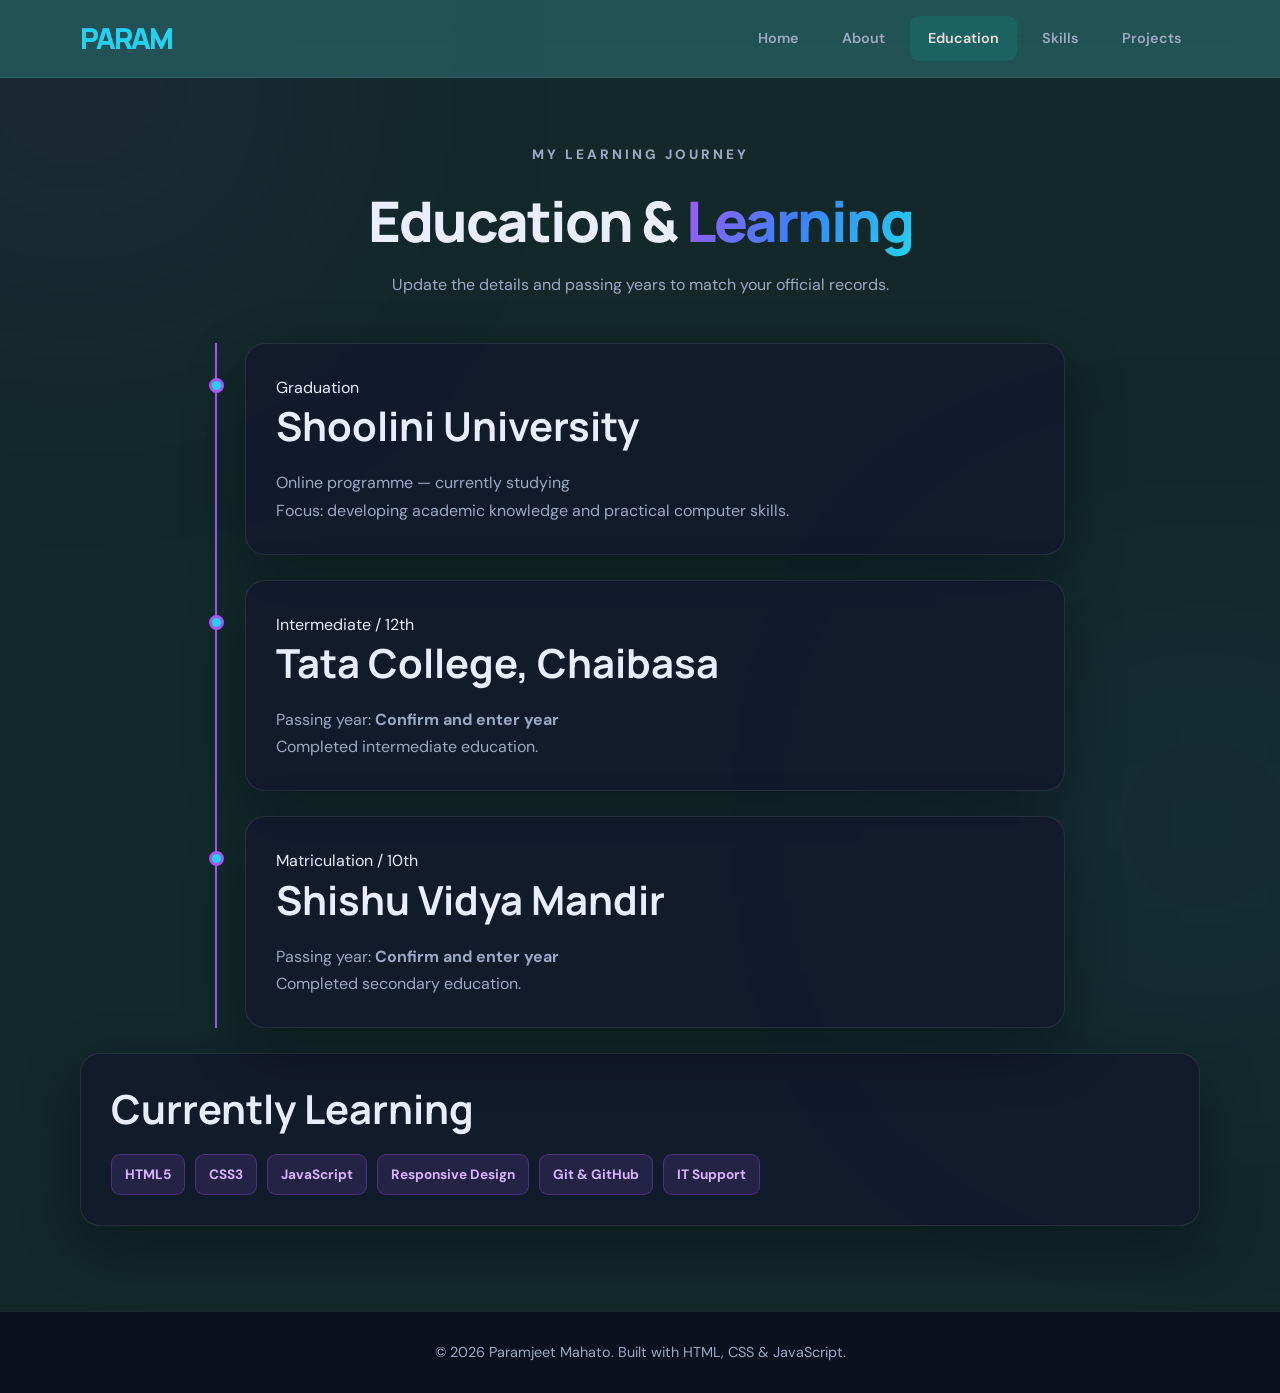
==== education.html @ 2ce36406 "add about" ====
<!DOCTYPE html>
<html lang="en">
<head>
  <meta charset="UTF-8"><meta name="viewport" content="width=device-width, initial-scale=1.0">
  <title>Education | Paramjeet Mahato</title><link rel="stylesheet" href="style.css"><script src="script.js" defer></script>
</head>
<body>
  <header class="site-header"><a class="logo" href="index.html"><span>PARAM</span></a><button class="menu-toggle" aria-label="Toggle navigation" aria-expanded="false">☰</button>
    <nav class="nav-links" aria-label="Main navigation"><a href="index.html">Home</a><a href="about.html">About</a><a class="active" href="education.html">Education</a><a href="skills.html">Skills</a><a href="projects.html">Projects</a></nav>
  </header>
  <main class="container page-content">
    <section class="page-title"><p class="eyebrow">MY LEARNING JOURNEY</p><h1>Education &amp; <span>Learning</span></h1><p>Update the details and passing years to match your official records.</p></section>
    <section class="timeline">
      <article class="timeline-item"><span class="timeline-dot"></span><div class="panel"><span class="tag">Graduation</span><h2>Shoolini University</h2><p class="muted">Online programme — currently studying</p><p>Focus: developing academic knowledge and practical computer skills.</p></div></article>
      <article class="timeline-item"><span class="timeline-dot"></span><div class="panel"><span class="tag">Intermediate / 12th</span><h2>Tata College, Chaibasa</h2><p class="muted">Passing year: <strong>Confirm and enter year</strong></p><p>Completed intermediate education.</p></div></article>
      <article class="timeline-item"><span class="timeline-dot"></span><div class="panel"><span class="tag">Matriculation / 10th</span><h2>Shishu Vidya Mandir</h2><p class="muted">Passing year: <strong>Confirm and enter year</strong></p><p>Completed secondary education.</p></div></article>
    </section>
    <section class="panel"><h2>Currently Learning</h2><div class="chips"><span>HTML5</span><span>CSS3</span><span>JavaScript</span><span>Responsive Design</span><span>Git &amp; GitHub</span><span>IT Support</span></div></section>
  </main>
  <footer class="site-footer"><p>© <span class="year"></span> Paramjeet Mahato. Built with HTML, CSS &amp; JavaScript.</p></footer>
</body>
</html>
---- style.css ----
/* =========================================
   PARAMJEET MAHATO
   PREMIUM DEVELOPER PORTFOLIO
========================================= */

@import url('https://fonts.googleapis.com/css2?family=DM+Sans:wght@400;500;600;700;800&family=Manrope:wght@400;500;600;700;800&display=swap');

:root {
    --bg: #122829;
    --bg2: #c2c5d1;
    --card: #e9ebf0;

    --white: #ffffff;
    --text: #e8edff;
    --muted: #9ca9c4;

    --purple: #a855f7;
    --blue: #3b82f6;
    --cyan: #22d3ee;
    --pink: #ec4899;

    --gradient: linear-gradient(
        120deg,
        #a855f7,
        #3b82f6,
        #22d3ee
    );

    --border: rgba(255,255,255,.09);
    --shadow: 0 20px 60px rgba(0,0,0,.3);
}

/* RESET */

* {
    margin: 0;
    padding: 0;
    box-sizing: border-box;
}

html {
    scroll-behavior: smooth;
    scroll-padding-top: 90px;
}

body {
    background: var(--bg);
    color: var(--text);
    font-family: 'DM Sans', sans-serif;
    line-height: 1.7;
    overflow-x: hidden;
}

img {
    max-width: 100%;
    display: block;
}

a {
    text-decoration: none;
    color: inherit;
}

button {
    font: inherit;
}

.container {
    width: min(1120px, calc(100% - 48px));
    margin-inline: auto;
}

/* BACKGROUND EFFECT */

body::before {
    content: "";
    position: fixed;
    width: 350px;
    height: 350px;
    background: var(--purple);
    filter: blur(150px);
    opacity: .13;
    top: -100px;
    left: -100px;
    pointer-events: none;
    z-index: -1;
}

body::after {
    content: "";
    position: fixed;
    width: 350px;
    height: 350px;
    background: var(--blue);
    filter: blur(150px);
    opacity: .12;
    right: -100px;
    bottom: -100px;
    pointer-events: none;
    z-index: -1;
}

/* HEADINGS */

h1, h2, h3 {
    font-family: 'Manrope', sans-serif;
    line-height: 1.25;
}

h1 {
    font-size: clamp(2.5rem, 7vw, 4.7rem);
    font-weight: 800;
    letter-spacing: -2px;
}

h2 {
    font-size: clamp(1.7rem, 4vw, 2.5rem);
}

h3 {
    font-size: 1.2rem;
}

/* HEADER */

.site-header {
    min-height: 78px;
    display: flex;
    align-items: center;
    justify-content: space-between;

    padding-inline: max(24px, calc((100% - 1120px)/2));

    position: sticky;
    top: 0;
    z-index: 999;

    background: rgba(36, 88, 90, 0.88);
    backdrop-filter: blur(20px);

    border-bottom: 1px solid var(--border);
}

.logo {
    font-family: 'Manrope', sans-serif;
    font-size: 1.8rem;
    font-weight: 800;
    letter-spacing: -2px;

    background: var(--gradient);
    background-clip: text;
    -webkit-background-clip: text;
    color: transparent;
}

.logo span {
    color: var(--cyan);
}

/* NAVIGATION */

.nav-links {
    display: flex;
    align-items: end;
    gap: 7px;
}

.nav-links a {
    color: var(--muted);
    font-size: .9rem;
    font-weight: 600;

    padding: 10px 18px;
    border-radius: 9px;

    transition: var(--text) ;
}

.nav-links a:hover,
.nav-links a.active {
    color: rgb(236, 221, 221);
    background: rgba(15, 187, 178, 0.15);
}

/* MOBILE MENU BUTTON */

.menu-toggle {
    display: none;
    color: white;
    background: var(--card);

    border: 1px solid var(--border);
    border-radius: 10px;

    padding: 8px 13px;
    font-size: 1.5rem;
    cursor: pointer;
}

/* HERO */

.hero {
    min-height: 650px;

    display: grid;
    grid-template-columns: 1.35fr .85fr;

    align-items: center;
    gap: 65px;

    padding-block: 85px;
}

.eyebrow {
    color: var(--cyan);
    font-size: .85rem;
    font-weight: 800;
    letter-spacing: 3px;
    margin-bottom: 20px;
}

.hero h1 {
    margin-bottom: 20px;
}

.hero h1 span {
    background: var(--gradient);
    background-clip: text;
    -webkit-background-clip: text;
    color: transparent;
}

.hero h2 {
    color: #17cfcf;
    font-size: clamp(1.1rem, 2.5vw, 1.5rem);
    margin-bottom: 18px;
}

.lead {
    color: var(--muted);
    max-width: 600px;
    font-size: 1.05rem;
}

/* BUTTONS */

.hero-actions {
    display: flex;
    flex-wrap: wrap;
    gap: 14px;
    margin: 30px 0;
}

.btn {
    display: inline-flex;
    align-items: center;
    justify-content: center;

    padding: 13px 24px;
    border-radius: 12px;

    background: var(--gradient);
    color: white;

    font-weight: 700;
    border: 1px solid transparent;

    transition: .3s;
}

.btn:hover {
    transform: translateY(-4px);
    box-shadow: 0 10px 30px rgba(168,85,247,.3);
}

.btn-outline {
    background: transparent;
    border-color: var(--purple);
    color: white;
}

.btn-outline:hover {
    background: var(--gradient);
}

/* QUICK FACTS */

.quick-facts {
    display: flex;
    flex-wrap: wrap;
    gap: 35px;
}

.quick-facts div {
    display: flex;
    flex-direction: column;
}

.quick-facts strong {
    color: white;
    font-size: 1rem;
}

.quick-facts small {
    color: var(--muted);
}

/* PROFILE CARD */

.profile-card {
    position: relative;
    overflow: hidden;
    text-align: center;
    padding: 35px 25px;

    background: linear-gradient(
        145deg,
        #112b25,
        #0a5268
    );

    border: 1px solid rgba(168,85,247,.25);
    border-radius: 25px;

    box-shadow: var(--shadow);
    transition: .4s;
}

.profile-card:hover {
    transform: translateY(-8px);
    box-shadow: 0 20px 60px rgba(168,85,247,.15);
}

.profile-card::before {
    content: "";
    position: absolute;
    width: 200px;
    height: 200px;
    background: var(--purple);
    filter: blur(100px);
    opacity: .2;
    top: -100px;
    left: 50%;
    transform: translateX(-50%);
}

.avatar {
    width: 145px;
    height: 145px;

    object-fit: cover;
    border-radius: 50%;

    border: 4px solid var(--purple);
    box-shadow: 0 0 35px rgba(168,85,247,.35);

    margin: 10px auto 25px;
}

.card-label {
    color: var(--cyan);
    font-size: .75rem;
    letter-spacing: 3px;
    font-weight: 800;
    margin-bottom: 12px;
}

.profile-card p:not(.card-label) {
    color: var(--muted);
}

.status {
    display: inline-flex;
    align-items: center;
    gap: 8px;

    padding: 8px 15px;
    border-radius: 30px;

    background: rgba(34,197,94,.12);
    color: #4ade80;

    font-size: .8rem;
    font-weight: 700;
}

.status i {
    width: 8px;
    height: 8px;
    background: #4ade80;
    border-radius: 50%;
}

/* SECTIONS */

.section {
    padding: 85px 0;
}

.soft-bg {
    background: rgba(168,85,247,.055);
    border-block: 1px solid var(--border);
}

.section-heading {
    text-align: center;
    max-width: 700px;
    margin: 0 auto 45px;
}

.section-heading h2 {
    margin-bottom: 15px;
}

.section-heading h2 span {
    background: var(--gradient);
    background-clip: text;
    -webkit-background-clip: text;
    color: transparent;
}

.section-heading p {
    color: var(--muted);
}

/* CARDS */

.cards {
    display: grid;
    gap: 24px;
}

.cards.three {
    grid-template-columns: repeat(3, minmax(0,1fr));
}

.cards.two {
    grid-template-columns: repeat(2, minmax(0,1fr));
}

.card,
.panel,
.project-card {
    background: rgba(18,26,45,.9);
    border: 1px solid var(--border);
    border-radius: 20px;

    box-shadow: var(--shadow);
    transition: .3s;
}

.card {
    padding: 30px;
}

.card:hover,
.project-card:hover {
    transform: translateY(-7px);
    border-color: var(--purple);
}

.card h3 {
    margin-bottom: 12px;
}

.card p {
    color: var(--muted);
    margin: 0;
}

.icon {
    width: 55px;
    height: 55px;

    display: grid;
    place-items: center;

    background: linear-gradient(
        135deg,
        rgba(168,85,247,.2),
        rgba(34,211,238,.2)
    );

    color: var(--cyan);
    border-radius: 15px;

    font-size: 1.7rem;
    margin-bottom: 20px;
}

/* ABOUT PAGE */

.page-content {
    padding-block: 65px 85px;
}

.page-title {
    text-align: center;
    max-width: 750px;
    margin: 0 auto 45px;
}

.page-title h1 {
    font-size: clamp(2.3rem,5vw,3.5rem);
    margin-bottom: 15px;
}

.page-title h1 span {
    background: var(--gradient);
    background-clip: text;
    -webkit-background-clip: text;
    color: transparent;
}

.page-title p {
    color: var(--muted);
}

.about-grid {
    display: grid;
    grid-template-columns: 1.5fr 1fr;
    gap: 24px;
}

.panel {
    padding: 30px;
}

.panel h2 {
    margin-bottom: 18px;
}

.panel p {
    color: var(--muted);
}

.highlight-panel {
    background: linear-gradient(
        135deg,
        rgba(168,85,247,.15),
        rgba(59,130,246,.10)
    );
}

.check-list {
    padding-left: 20px;
}

.check-list li {
    padding: 8px 0;
    color: var(--muted);
}

/* SKILLS */

.skills-layout {
    display: grid;
    grid-template-columns: repeat(2,minmax(0,1fr));
    gap: 24px;
}

.skill-row {
    margin: 25px 0;
}

.skill-label {
    display: flex;
    justify-content: space-between;
    gap: 10px;
    font-weight: 700;
    margin-bottom: 10px;
}

.skill-label span:last-child {
    color: var(--cyan);
}

.skill-track {
    height: 9px;
    background: #26314c;
    border-radius: 20px;
    overflow: hidden;
}

.skill-track span {
    display: block;
    height: 100%;
    background: var(--gradient);
    border-radius: 20px;
}

.chips {
    display: flex;
    flex-wrap: wrap;
    gap: 10px;
    margin-top: 20px;
}

.chips span {
    background: rgba(168,85,247,.13);
    border: 1px solid rgba(168,85,247,.3);
    color: #d8b4fe;

    padding: 8px 13px;
    border-radius: 9px;

    font-size: .85rem;
    font-weight: 700;
}

/* PROJECTS */

.project-card {
    overflow: hidden;
}

.project-visual {
    min-height: 190px;
    padding: 25px;

    display: flex;
    flex-direction: column;
    justify-content: space-between;

    color: white;
}

.project-visual span {
    font-size: .8rem;
    font-weight: 800;
}

.project-visual strong {
    font-family: 'Manrope',sans-serif;
    font-size: 1.8rem;
}

.visual-one {
    background: linear-gradient(135deg,#7c3aed,#c084fc);
}

.visual-two {
    background: linear-gradient(135deg,#047857,#34d399);
}

.visual-three {
    background: linear-gradient(135deg,#be185d,#f472b6);
}

.visual-four {
    background: linear-gradient(135deg,#0369a1,#38bdf8);
}

.project-body {
    padding: 25px;
}

.project-body p {
    color: var(--muted);
}

.project-status {
    display: inline-block;
    color: var(--cyan);
    font-size: .8rem;
    font-weight: 700;
    margin-top: 12px;
}

/* CONTACT */

.contact-panel {
    margin-top: 25px;
}

.contact-items {
    display: flex;
    flex-wrap: wrap;
    gap: 12px;
}

.contact-items p {
    background: rgba(168,85,247,.1);
    border: 1px solid var(--border);
    border-radius: 10px;
    padding: 10px 14px;
    color: #d8b4fe;
    overflow-wrap: anywhere;
}

/* TIMELINE */

.timeline {
    max-width: 850px;
    margin: auto;
    border-left: 2px solid var(--purple);
    padding-left: 28px;
}

.timeline-item {
    position: relative;
    margin-bottom: 25px;
}

.timeline-dot {
    position: absolute;
    left: -36px;
    top: 35px;

    width: 15px;
    height: 15px;

    background: var(--cyan);
    border: 3px solid var(--purple);
    border-radius: 50%;
}

/* FOOTER */

.site-footer {
    padding: 28px 20px;
    text-align: center;

    background: #0c1120;
    border-top: 1px solid var(--border);

    color: var(--muted);
    font-size: .9rem;
}

.site-footer p {
    margin: 0;
}

/* CALL TO ACTION */

.callout {
    display: flex;
    align-items: center;
    justify-content: space-between;
    gap: 25px;
    padding-block: 65px;
}

.callout p {
    color: var(--muted);
}

/* =========================================
   TABLET RESPONSIVE
========================================= */

@media (max-width: 900px) {

    .hero {
        grid-template-columns: 1fr;
        gap: 45px;
    }

    .profile-card {
        max-width: 460px;
        width: 100%;
        margin-inline: auto;
    }

    .cards.three {
        grid-template-columns: repeat(2,minmax(0,1fr));
    }

    .about-grid {
        grid-template-columns: 1fr;
    }

}

/* =========================================
   MOBILE RESPONSIVE
========================================= */

@media (max-width: 680px) {

    .container {
        width: calc(100% - 32px);
    }

    .site-header {
        min-height: 68px;
        padding-inline: 16px;
    }

    .logo {
        font-size: 1.5rem;
    }

    .menu-toggle {
        display: block;
    }

    .nav-links {
        display: none;

        position: absolute;
        top: 67px;
        left: 0;
        right: 0;

        padding: 15px 16px 20px;

        background: #111a2e;
        border-bottom: 1px solid var(--border);

        flex-direction: column;
        align-items: stretch;
        gap: 5px;
    }

    .nav-links.open {
        display: flex;
    }

    .nav-links a {
        display: block;
        padding: 12px 15px;
        font-size: .95rem;
    }

    .hero {
        min-height: auto;
        padding-block: 55px;
        gap: 35px;
    }

    .hero h1 {
        font-size: clamp(2.3rem,10vw,3.4rem);
        letter-spacing: -1.5px;
    }

    .hero h2 {
        font-size: 1.15rem;
    }

    .lead {
        font-size: .98rem;
    }

    .hero-actions {
        gap: 10px;
    }

    .hero-actions .btn {
        flex: 1 1 140px;
        padding: 12px 14px;
    }

    .quick-facts {
        gap: 20px;
    }

    .profile-card {
        padding: 28px 18px;
    }

    .avatar {
        width: 125px;
        height: 125px;
    }

    .section {
        padding: 60px 0;
    }

    .section-heading {
        margin-bottom: 30px;
    }

    .cards.three,
    .cards.two {
        grid-template-columns: 1fr;
        gap: 18px;
    }

    .card,
    .panel {
        padding: 23px;
    }

    .skills-layout {
        grid-template-columns: 1fr;
    }

    .page-content {
        padding-block: 40px 60px;
    }

    .page-title {
        margin-bottom: 35px;
    }

    .contact-items {
        flex-direction: column;
    }

    .timeline {
        padding-left: 22px;
        margin-left: 10px;
    }

    .timeline-dot {
        left: -30px;
    }

    .callout {
        align-items: flex-start;
        flex-direction: column;
        padding-block: 45px;
    }

}

/* SMALL MOBILE */

@media (max-width: 380px) {

    .container {
        width: calc(100% - 24px);
    }

    .hero h1 {
        font-size: 2.2rem;
    }

    .quick-facts {
        gap: 14px;
    }

    .profile-card {
        padding: 24px 15px;
    }

    .btn {
        font-size: .85rem;
    }

}

/* ACCESSIBILITY */

@media (prefers-reduced-motion: reduce) {
    *,
    *::before,
    *::after {
        scroll-behavior: auto !important;
        animation: none !important;
        transition: none !important;
    }
}
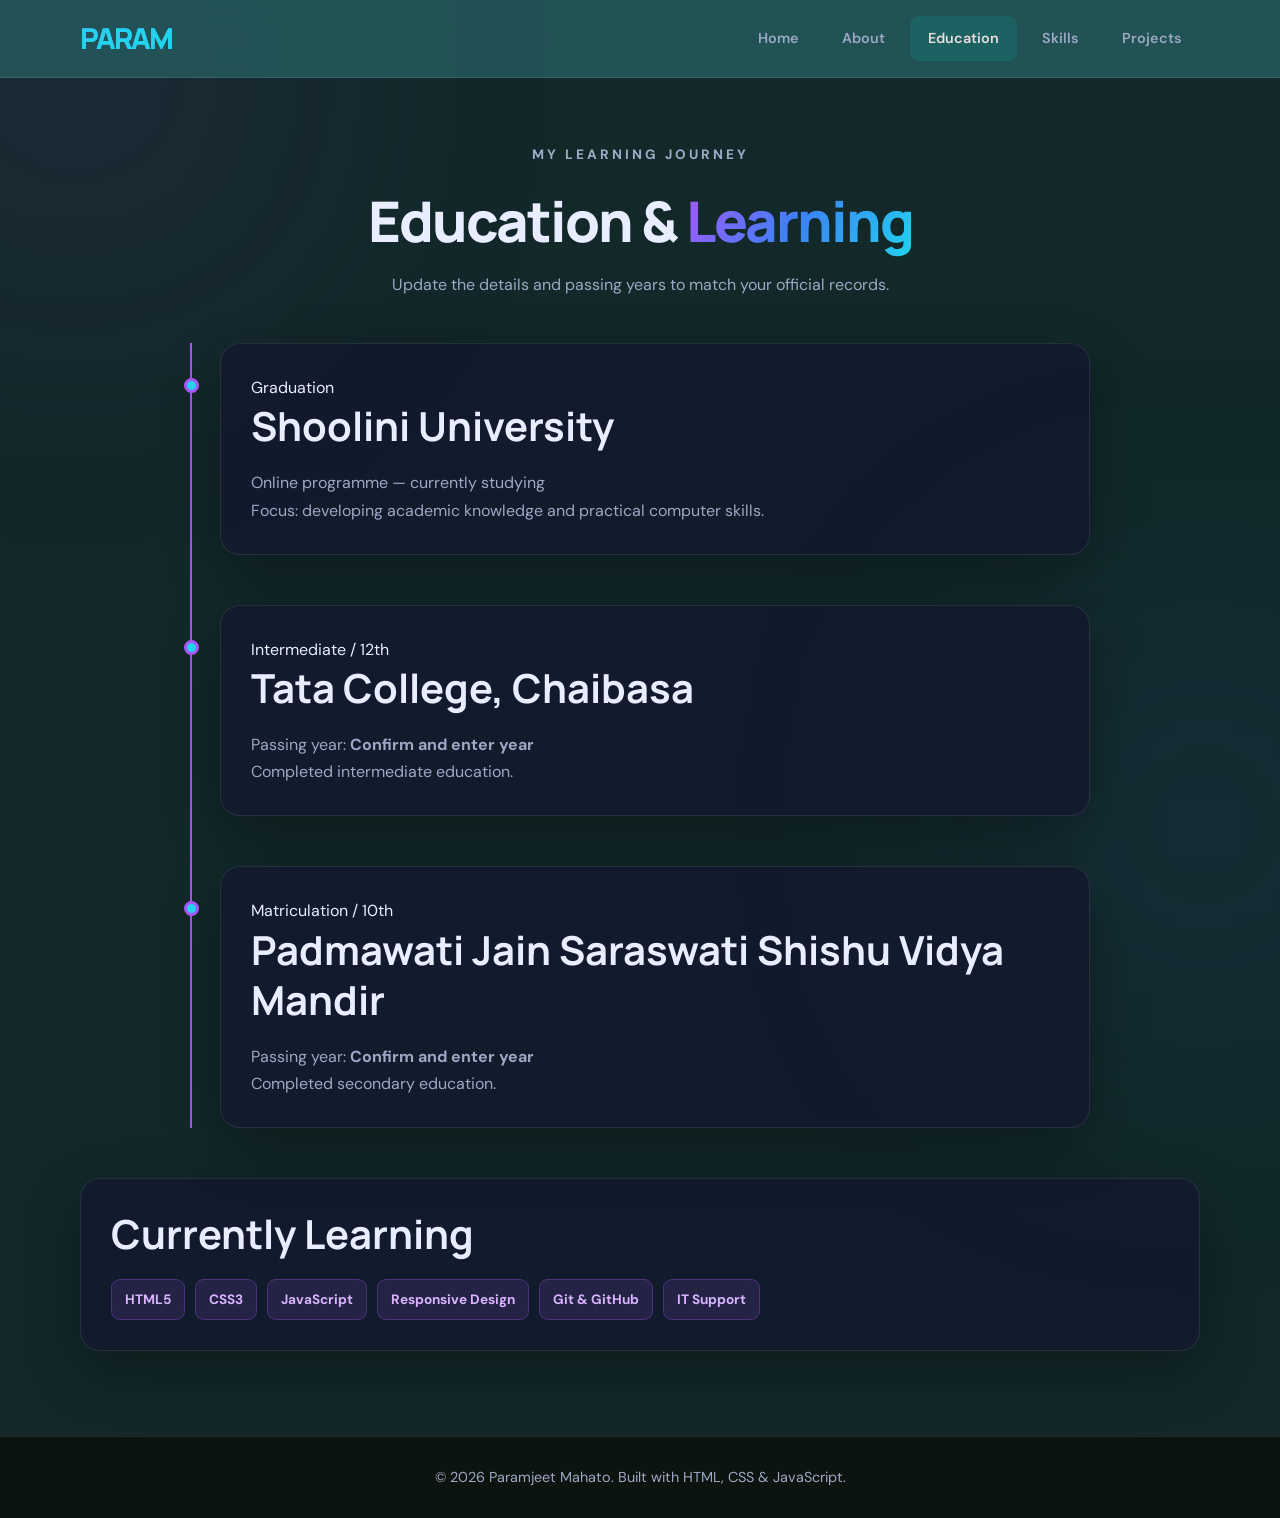
==== commit c1e6809b: "changes in education" ====
--- a/education.html
+++ b/education.html
@@ -13,7 +13,7 @@
     <section class="timeline">
       <article class="timeline-item"><span class="timeline-dot"></span><div class="panel"><span class="tag">Graduation</span><h2>Shoolini University</h2><p class="muted">Online programme — currently studying</p><p>Focus: developing academic knowledge and practical computer skills.</p></div></article>
       <article class="timeline-item"><span class="timeline-dot"></span><div class="panel"><span class="tag">Intermediate / 12th</span><h2>Tata College, Chaibasa</h2><p class="muted">Passing year: <strong>Confirm and enter year</strong></p><p>Completed intermediate education.</p></div></article>
-      <article class="timeline-item"><span class="timeline-dot"></span><div class="panel"><span class="tag">Matriculation / 10th</span><h2>Shishu Vidya Mandir</h2><p class="muted">Passing year: <strong>Confirm and enter year</strong></p><p>Completed secondary education.</p></div></article>
+      <article class="timeline-item"><span class="timeline-dot"></span><div class="panel"><span class="tag">Matriculation / 10th</span><h2>Padmawati Jain Saraswati Shishu Vidya Mandir</h2><p class="muted">Passing year: <strong>Confirm and enter year</strong></p><p>Completed secondary education.</p></div></article>
     </section>
     <section class="panel"><h2>Currently Learning</h2><div class="chips"><span>HTML5</span><span>CSS3</span><span>JavaScript</span><span>Responsive Design</span><span>Git &amp; GitHub</span><span>IT Support</span></div></section>
   </main>
--- a/style.css
+++ b/style.css
@@ -7,7 +7,7 @@
 
 :root {
     --bg: #122829;
-    --bg2: #c2c5d1;
+    --bg2: #162f94;
     --card: #e9ebf0;
 
     --white: #ffffff;
@@ -108,7 +108,7 @@
 }
 
 h1 {
-    font-size: clamp(2.5rem, 7vw, 4.7rem);
+    font-size: 40px;
     font-weight: 800;
     letter-spacing: -2px;
 }
@@ -127,7 +127,7 @@
     min-height: 78px;
     display: flex;
     align-items: center;
-    justify-content: space-between;
+    justify-content:space-between;
 
     padding-inline: max(24px, calc((100% - 1120px)/2));
 
@@ -260,7 +260,7 @@
     border-radius: 12px;
 
     background: var(--gradient);
-    color: white;
+    color: rgb(228, 218, 218);
 
     font-weight: 700;
     border: 1px solid transparent;
@@ -537,7 +537,7 @@
 .highlight-panel {
     background: linear-gradient(
         135deg,
-        rgba(168,85,247,.15),
+        rgba(222, 211, 233, 0.15),
         rgba(59,130,246,.10)
     );
 }
@@ -577,7 +577,7 @@
 
 .skill-track {
     height: 9px;
-    background: #26314c;
+    background: #ced2da;
     border-radius: 20px;
     overflow: hidden;
 }
@@ -691,7 +691,7 @@
 /* TIMELINE */
 
 .timeline {
-    max-width: 850px;
+    max-width: 900px;
     margin: auto;
     border-left: 2px solid var(--purple);
     padding-left: 28px;
@@ -699,7 +699,7 @@
 
 .timeline-item {
     position: relative;
-    margin-bottom: 25px;
+    margin-bottom: 50px;
 }
 
 .timeline-dot {
@@ -721,7 +721,7 @@
     padding: 28px 20px;
     text-align: center;
 
-    background: #0c1120;
+    background: #0c1410;
     border-top: 1px solid var(--border);
 
     color: var(--muted);
